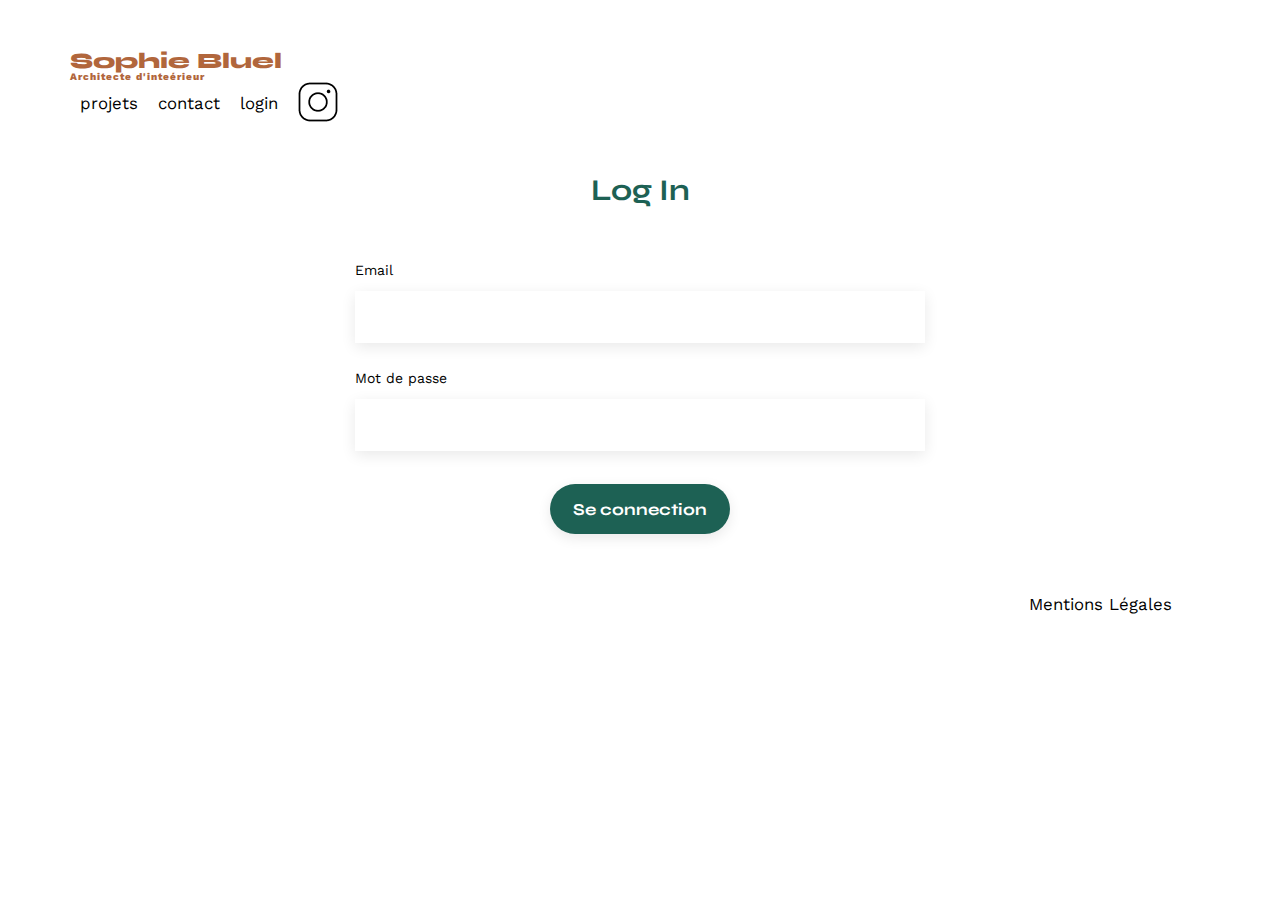
==== FrontEnd/login.html @ f22c9dd9 "ajout fonction deleteWork" ====
<!DOCTYPE html>
<html lang="en">
<head>
    <meta charset="UTF-8">
	<title>Sophie Bluel - Architecte d'intérieur - page de connexion</title>
	<meta name="viewport" content="width=device-width, initial-scale=1.0">
	<link rel="preconnect" href="https://fonts.googleapis.com">
	<link rel="preconnect" href="https://fonts.gstatic.com" crossorigin>
	<link href="https://fonts.googleapis.com/css2?family=Syne:wght@700;800&family=Work+Sans&display=swap" rel="stylesheet">
	<meta name="description" content="">
	<link rel="stylesheet" href="./assets/style.css">
	<script src="./login.js"></script>
</head>
<body>
    <header>
        <h1>Sophie Bluel <span>Architecte d'inteérieur</span></h1>
        <nav>
            <ul>
                <li>projets</li>
                <li>contact</li>
                <li>login</li>
                <li><img src="./assets/icons/instagram.png" alt="Instagram"></li>
            </ul>
        </nav>
    </header>
    <main>
        <section id="login">
            <h2>Log In</h2>
            <form action="#" method="post">
                <label for="email">Email</label>
                <input type="email" name="email" id="email" class="email">
                <label for="password">Mot de passe</label>
                <input type="password" name="password" id="password" class="password">
                <input type="submit" value="Se connection">
            </form>
        </section>
    </main>
    <footer>
        <nav>
            <ul>
                <li>Mentions Légales</li>
            </ul>
        </nav>
    </footer>    
</body>
</html>
---- FrontEnd/assets/style.css ----
/* http://meyerweb.com/eric/tools/css/reset/
   v2.0 | 20110126
   License: none (public domain)
*/

html, body, div, span, applet, object, iframe,
h1, h2, h3, h4, h5, h6, p, blockquote, pre,
a, abbr, acronym, address, big, cite, code,
del, dfn, em, img, ins, kbd, q, s, samp,
small, strike, strong, sub, sup, tt, var,
b, u, i, center,
dl, dt, dd, ol, ul, li,
fieldset, form, label, legend,
table, caption, tbody, tfoot, thead, tr, th, td,
article, aside, canvas, details, embed,
figure, figcaption, footer, header, hgroup,
menu, nav, output, ruby, section, summary,
time, mark, audio, video {
	margin: 0;
	padding: 0;
	border: 0;
	font-size: 100%;
	font: inherit;
	vertical-align: baseline;
}
/* HTML5 display-role reset for older browsers */
article, aside, details, figcaption, figure,
footer, header, hgroup, menu, nav, section {
	display: block;
}
body {
	line-height: 1;
}
ol, ul {
	list-style: none;
}
blockquote, q {
	quotes: none;
}
blockquote:before, blockquote:after,
q:before, q:after {
	content: '';
	content: none;
}
table {
	border-collapse: collapse;
	border-spacing: 0;
}
/** end reset css**/
body {
	max-width: 1140px;
	margin:auto;
	font-family: 'Work Sans' ;
	font-size: 14px;
}
header {
	margin: 50px 0
}
section {
	margin: 50px 0
}

h1{
	display: flex;
	flex-direction: column;
	font-family: 'Syne';
	font-size: 22px;
	font-weight: 800;
	color: #B1663C
}

h1 > span {
	font-family: 'Work Sans';
	font-size:10px;
	letter-spacing: 0.1em;
;
}

h2{
	font-family: 'Syne';
	font-weight: 700;
	font-size: 30px;
	color: #1D6154
}
nav ul {
	display: flex;
	align-items: center;
	list-style-type: none;

}
nav li {
	padding: 0 10px;
	font-size: 1.2em;
}
nav li a {
	text-decoration: none;
	color: black;
}
li:hover {
	color: #B1663C;
}
li a:hover {
	color: #B1663C;
}
#introduction {
	display: flex;
	align-items: center;
}
#introduction figure {
	flex: 1
}
#introduction img {
	display: block;
	margin: auto;
	width: 80%;
}

#introduction article {
	flex: 1
}
#introduction h2 {
	margin-bottom: 1em;
}

#introduction p {
	margin-bottom: 0.5em;
}
#portfolio h2 {
	text-align: center;
}
.gallery {
	width: 100%;
	display: grid;
	grid-template-columns: 1fr 1fr 1fr;
	grid-column-gap: 20px;
	grid-row-gap: 20px;
}

.gallery img {
	width: 100%;

}
#contact {
	width: 50%;
margin: auto;
}
#contact > * {
	text-align: center;

}
#contact h2{
	margin-bottom: 20px;
}
#contact form {
	text-align: left;
	margin-top:30px;
	display: flex;
	flex-direction: column;
}

#contact input {
	height: 50px;
	font-size: 1.2em;
	border: none;
	box-shadow: 0px 4px 14px rgba(0, 0, 0, 0.09);
}
#contact label {
	margin: 2em 0 1em 0;
}
#contact textarea {
	border: none;
	box-shadow: 0px 4px 14px rgba(0, 0, 0, 0.09);
}

input[type="submit"]{
	font-family: 'Syne';
	font-weight: 700;
	color: white;
	background-color: #1D6154;
	margin : 2em auto ;
	width: 180px;
	text-align: center;
	border-radius: 60px ;
}

footer nav ul {
	display: flex;
	justify-content: flex-end;
	margin: 2em
}

/* style pour formulaire de connexion */
#login {
	width: 50%;
margin: auto;
}
#login > * {
	text-align: center;

}
#login h2{
	margin-bottom: 20px;
}
#login form {
	text-align: left;
	margin-top:30px;
	display: flex;
	flex-direction: column;
}

#login input {
	height: 50px;
	font-size: 1.2em;
	border: none;
	box-shadow: 0px 4px 14px rgba(0, 0, 0, 0.09);
}
#login label {
	margin: 2em 0 1em 0;
}
#login textarea {
	border: none;
	box-shadow: 0px 4px 14px rgba(0, 0, 0, 0.09);
}
/* style pour le mode édition */
.flex-edition {
	display: flex;
	flex-direction: row;
	align-items: center;
	gap: 10px;
	margin-top: -50px;
	justify-content: center;
	background-color: black;
	padding: 10px;
	margin-bottom: 10px;
}
.flex-edition-caption {
	display: flex;
	flex-direction: row;
	gap: 10px;
	margin-top: -35px;
	justify-content: center;
	padding: 10px;
	margin-bottom: 10px;
	color: black;
}
.flex-edition-project {
	display: flex;
	justify-content: center;
	align-items: center;
	gap: 15px;
}
.flex-modification {
	display: flex;
	align-items: center;
	padding: 10px;
	gap: 10px;
}
.flex-edition i {
	color: white;
}
.flex-edition p {
	color: white;
}
.flex-edition input {
	padding: 10px;
	border-radius: 30px;
	background-color: white;
	border: none;
	font-weight: bold;
	width: 19%;
}
.flex-header {
	display: flex;
	flex-direction: column;
}
.flex-nav {
	display: flex;
	flex-direction: row;
	align-items: center;
	justify-content: space-between;
}
.img-width {
	width: 474px;
}
.position-intro {
	position: relative;
}
.position-caption {
	position: absolute;
	top: 320px;
	right: 335px;
}
/* style pour la modale */
.modal {
    display: none;
    position: fixed;
    top: 0;
    left: 0;
    width: 100%;
    height: 100%;
    background-color: rgba(0, 0, 0, 0.7);
}
.openModal {
	border: none;
	background-color: white;
	cursor: pointer;
}
.modal-content {
    background-color: white;
    margin: 7% auto;
    padding: 20px;
    border: 1px solid #888;
    max-width: 400px;
    text-align: center;
	position: relative;
}
.modal-content h3{
	font-size: 24px;
}
.modal-submit {
	display: flex;
	flex-direction: column;
	align-items: center;
}
.modal-submit a{
	color: red;
	text-decoration: none;
}
.close-btn {
	position: absolute;
	top: 5px;
	left: 410px;
	font-size: 20px;
	border: none;
	background-color: white;
	cursor: pointer;
}
.modal-gallery {
	display: flex;
	flex-wrap: wrap;
	gap: 10px
}
.modal-gallery img {
	width: 75px;
}
.modal-flex {
	display: flex;
	flex-direction: column;
	flex-wrap: wrap;
	position: relative;
}
.icon-flex {
	position: absolute;
	right: 5px;
	top: 5px;
}
.icon-flex i {
	background-color: black;
	color: white;
	padding: 2px;
	font-size: 11px;
	border-radius: 2px;
}
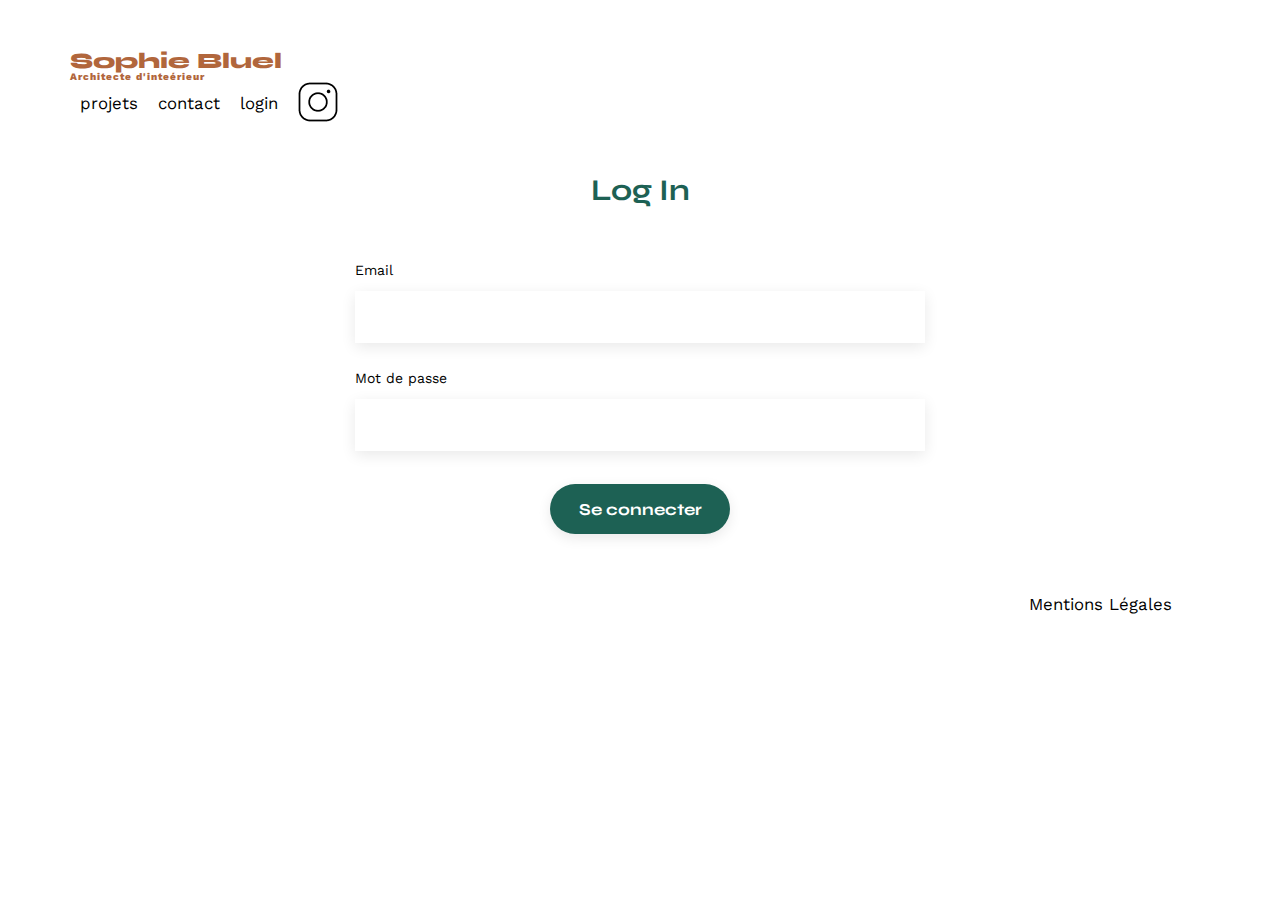
==== commit 4bdd83b4: "ajout inner modal" ====
--- a/FrontEnd/login.html
+++ b/FrontEnd/login.html
@@ -31,7 +31,7 @@
                 <input type="email" name="email" id="email" class="email">
                 <label for="password">Mot de passe</label>
                 <input type="password" name="password" id="password" class="password">
-                <input type="submit" value="Se connection">
+                <input type="submit" value="Se connecter">
             </form>
         </section>
     </main>
--- a/FrontEnd/assets/style.css
+++ b/FrontEnd/assets/style.css
@@ -106,6 +106,9 @@
 	display: flex;
 	align-items: center;
 }
+.intro-logo {
+	display: none;
+}
 #introduction figure {
 	flex: 1
 }
@@ -114,7 +117,6 @@
 	margin: auto;
 	width: 80%;
 }
-
 #introduction article {
 	flex: 1
 }
@@ -198,6 +200,9 @@
 	text-align: center;
 
 }
+#logout-link {
+	display: none;
+}
 #login h2{
 	margin-bottom: 20px;
 }
@@ -222,6 +227,7 @@
 	box-shadow: 0px 4px 14px rgba(0, 0, 0, 0.09);
 }
 /* style pour le mode édition */
+
 .flex-edition {
 	display: flex;
 	flex-direction: row;
@@ -253,7 +259,6 @@
 	display: flex;
 	align-items: center;
 	padding: 10px;
-	gap: 10px;
 }
 .flex-edition i {
 	color: white;
@@ -278,6 +283,9 @@
 	flex-direction: row;
 	align-items: center;
 	justify-content: space-between;
+}
+.edition-mod {
+	display: none;
 }
 .img-width {
 	width: 474px;
@@ -360,4 +368,99 @@
 	padding: 2px;
 	font-size: 11px;
 	border-radius: 2px;
-}+}
+
+
+.inner-modal-form {
+	display: none;
+	position: fixed;
+	left: 600px;
+	height: 20%;
+	width: 20%;
+	padding: 40px 40px 175px;
+	background-color: white;
+	.ajout-photo {
+		width: 100%;
+		height: 169px;
+		background-color: #E8F1F6;
+		border-radius: 3px;
+		display: flex;
+		flex-direction: column;
+		justify-content: center;
+		align-items: center;
+		.image-logo {
+			width: 58px;
+			height: 58px;
+			color: #B9C5CC;
+			margin: 28px 0 19px;
+		}
+		.input-file {
+			background-color: #CBD6DC;
+			color: #306685;
+			border-radius: 50px;
+			padding: 10px 33px;
+			width: 173px;
+			height: 36px;
+			border: none;
+			margin-bottom: 7px;
+			cursor: pointer;
+		}
+		#file {
+			display: none;
+		}
+
+		.ajout-photo-text{
+			color: #444444;
+			padding: 0;
+			margin-bottom: 19px;
+		}
+		.uploaded-img {
+			padding-bottom: 10px;
+			width: 129px;
+			height: 169px;
+			object-fit: cover;
+		}
+		.file-too-big {
+			display: none;
+			padding-bottom: 25px;
+			margin-bottom: 10px;
+		}
+	}
+	.inner-modal-form-inputs {
+		display: flex;
+		flex-direction: column;
+		padding: 30px 0 47px;
+		border-bottom: solid 1px #B3B3B3;
+		label {
+			text-align: initial;
+			margin-bottom: 10px;
+		}
+		input {
+			width: 100%;
+		}
+		.input-categorie {
+			margin-top: 20px;
+		}
+		#category {
+			width: 424px;
+			height: 52px;
+			font-size: 1.2em;
+			border: none;
+			box-shadow: 0px 4px 14px rgba(0, 0, 0, 0.09);
+			-webkit-appearance: none;
+			-moz-appearance: none;
+			appearance: none;
+			background: url('https://encrypted-tbn0.gstatic.com/images?q=tbn:ANd9GcRuJeEpIJXCso4miG5k7xuvGE-2RcfXriKHfw&usqp=CAU');
+			background-repeat: no-repeat;
+			background-size: 20px;
+			background-position: right 15px top 24px;
+			padding: 15px;
+		}
+	}
+}
+.modal-submit {
+	background-color: #A7A7A7;
+	color: white;
+	height: 36px;
+}
+    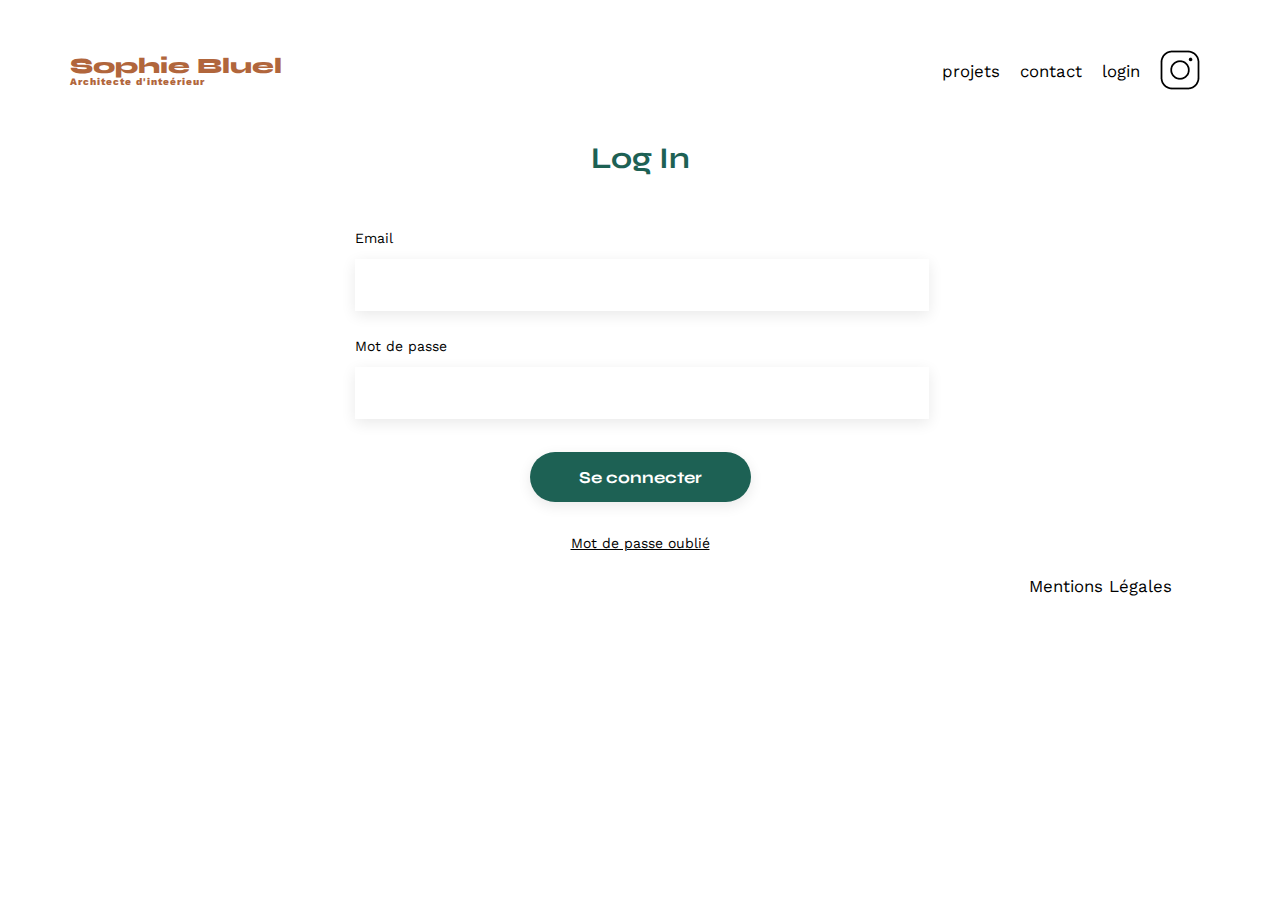
==== commit 920270cb: "correction style" ====
--- a/FrontEnd/login.html
+++ b/FrontEnd/login.html
@@ -11,8 +11,8 @@
 	<link rel="stylesheet" href="./assets/style.css">
 	<script src="./login.js"></script>
 </head>
-<body>
-    <header>
+<body class="login-body">
+    <header class="login-header">
         <h1>Sophie Bluel <span>Architecte d'inteérieur</span></h1>
         <nav>
             <ul>
@@ -32,6 +32,7 @@
                 <label for="password">Mot de passe</label>
                 <input type="password" name="password" id="password" class="password">
                 <input type="submit" value="Se connecter">
+                <a href="#" class="forget-password">Mot de passe oublié</a>
             </form>
         </section>
     </main>
--- a/FrontEnd/assets/style.css
+++ b/FrontEnd/assets/style.css
@@ -24,6 +24,12 @@
 	vertical-align: baseline;
 }
 /* HTML5 display-role reset for older browsers */
+modal figcaption {
+	display: block;
+    text-align: start;
+    margin-top: 2px;
+}
+
 article, aside, details, figcaption, figure,
 footer, header, hgroup, menu, nav, section {
 	display: block;
@@ -105,6 +111,7 @@
 #introduction {
 	display: flex;
 	align-items: center;
+	padding: 17px 0px 50px 16px
 }
 .intro-logo {
 	display: none;
@@ -115,10 +122,11 @@
 #introduction img {
 	display: block;
 	margin: auto;
-	width: 80%;
+	width: 474px;
 }
 #introduction article {
-	flex: 1
+	flex: 1;
+	margin: 0px 254px 0px 80px
 }
 #introduction h2 {
 	margin-bottom: 1em;
@@ -129,6 +137,10 @@
 }
 #portfolio h2 {
 	text-align: center;
+}
+.categories {	
+    width: 100%;
+    text-align: center;
 }
 .gallery {
 	width: 100%;
@@ -174,15 +186,24 @@
 	box-shadow: 0px 4px 14px rgba(0, 0, 0, 0.09);
 }
 
+.categories input {
+	height: 50px;
+    font-size: 1.2em;
+    border: none;
+    box-shadow: 0px 4px 14px rgba(0, 0, 0, 0.09);
+}
+
 input[type="submit"]{
 	font-family: 'Syne';
-	font-weight: 700;
-	color: white;
-	background-color: #1D6154;
-	margin : 2em auto ;
-	width: 180px;
-	text-align: center;
-	border-radius: 60px ;
+    font-weight: 700;
+    color: white;
+    background-color: #1D6154;
+    margin: 2em auto;
+    width: 221px;
+    text-align: center;
+    border-radius: 60px;
+    padding: 10px 20px;
+    border: none;
 }
 
 footer nav ul {
@@ -192,6 +213,17 @@
 }
 
 /* style pour formulaire de connexion */
+.login-body .login-header main {
+	background-color: #FFFEF8;
+}
+.login-body p, li, label{
+	font-family: 'Work Sans';
+}
+.login-header {
+	display: flex;
+	align-items: center;
+	justify-content: space-between;
+}
 #login {
 	width: 50%;
 margin: auto;
@@ -226,8 +258,13 @@
 	border: none;
 	box-shadow: 0px 4px 14px rgba(0, 0, 0, 0.09);
 }
+
+.forget-password {
+	text-align: center;
+	color: black;
+}
+
 /* style pour le mode édition */
-
 .flex-edition {
 	display: flex;
 	flex-direction: row;
@@ -242,7 +279,7 @@
 .flex-edition-caption {
 	display: flex;
 	flex-direction: row;
-	gap: 10px;
+	gap: 0px;
 	margin-top: -35px;
 	justify-content: center;
 	padding: 10px;
@@ -254,6 +291,7 @@
 	justify-content: center;
 	align-items: center;
 	gap: 15px;
+	margin: 0px 0px 20px;
 }
 .flex-modification {
 	display: flex;
@@ -295,8 +333,8 @@
 }
 .position-caption {
 	position: absolute;
-	top: 320px;
-	right: 335px;
+	top: 386px;
+	right: 392px;
 }
 /* style pour la modale */
 .modal {
@@ -308,27 +346,36 @@
     height: 100%;
     background-color: rgba(0, 0, 0, 0.7);
 }
+.modal figcaption {
+    text-align: start;
+    margin-top: 2px;
+}
 .openModal {
 	border: none;
 	background-color: white;
 	cursor: pointer;
 }
 .modal-content {
-    background-color: white;
+	background-color: white;
     margin: 7% auto;
-    padding: 20px;
+    padding: 40px;
     border: 1px solid #888;
-    max-width: 400px;
+    border-radius: 10px;
+    max-width: 630px;
     text-align: center;
-	position: relative;
+    position: relative;
+    height: 735px;
 }
 .modal-content h3{
-	font-size: 24px;
+	font-size: 26px;
+	padding: 15px 0px 35px;
 }
 .modal-submit {
 	display: flex;
 	flex-direction: column;
 	align-items: center;
+    color: white;
+    margin: 5px 35px 35px;
 }
 .modal-submit a{
 	color: red;
@@ -336,131 +383,155 @@
 }
 .close-btn {
 	position: absolute;
-	top: 5px;
-	left: 410px;
-	font-size: 20px;
-	border: none;
-	background-color: white;
-	cursor: pointer;
+    top: 20px;
+    right: 20px;
+    cursor: pointer;
 }
 .modal-gallery {
 	display: flex;
-	flex-wrap: wrap;
-	gap: 10px
-}
-.modal-gallery img {
-	width: 75px;
+    flex-wrap: wrap;
+    gap: 15px;
+    margin: 0px 80px 0px 100px;
+    justify-content: flex-start;
+    border-bottom: 1px solid #B3B3B3;
+    padding: 40px;
+}
+
+.modal-gallery-size {
+	width: 76px;
+	height: 113px;
+}
+#moveIcon {
+	width: 17px;
+	height: 17px;
 }
 .modal-flex {
 	display: flex;
 	flex-direction: column;
 	flex-wrap: wrap;
 	position: relative;
+}
+.deleteGallery {
+	color: red;
 }
 .icon-flex {
 	position: absolute;
 	right: 5px;
 	top: 5px;
 }
-.icon-flex i {
-	background-color: black;
-	color: white;
-	padding: 2px;
-	font-size: 11px;
-	border-radius: 2px;
-}
-
-
+.move-icon {
+	width: 17px;
+	height: 17px;
+}
+.inner-modal-content {
+	background-color: white;
+    margin: 7% auto;
+    padding: 40px;
+    border: 1px solid #888;
+    border-radius: 10px;
+    max-width: 630px;
+    text-align: center;
+    position: relative;
+    height: 735px;
+}
+.inner-modal-content h3 {	
+	font-size: 26px;
+	padding: 15px 0px 35px;
+}
+.return-btn {
+	position: absolute;
+    top: 20px;
+    left: 20px;
+    cursor: pointer;
+}	
 .inner-modal-form {
 	display: none;
 	position: fixed;
-	left: 600px;
-	height: 20%;
-	width: 20%;
-	padding: 40px 40px 175px;
-	background-color: white;
-	.ajout-photo {
-		width: 100%;
-		height: 169px;
-		background-color: #E8F1F6;
-		border-radius: 3px;
-		display: flex;
-		flex-direction: column;
-		justify-content: center;
-		align-items: center;
-		.image-logo {
-			width: 58px;
-			height: 58px;
-			color: #B9C5CC;
-			margin: 28px 0 19px;
-		}
-		.input-file {
-			background-color: #CBD6DC;
-			color: #306685;
-			border-radius: 50px;
-			padding: 10px 33px;
-			width: 173px;
-			height: 36px;
-			border: none;
-			margin-bottom: 7px;
-			cursor: pointer;
-		}
-		#file {
-			display: none;
-		}
-
-		.ajout-photo-text{
-			color: #444444;
-			padding: 0;
-			margin-bottom: 19px;
-		}
-		.uploaded-img {
-			padding-bottom: 10px;
-			width: 129px;
-			height: 169px;
-			object-fit: cover;
-		}
-		.file-too-big {
-			display: none;
-			padding-bottom: 25px;
-			margin-bottom: 10px;
-		}
-	}
-	.inner-modal-form-inputs {
-		display: flex;
-		flex-direction: column;
-		padding: 30px 0 47px;
-		border-bottom: solid 1px #B3B3B3;
-		label {
-			text-align: initial;
-			margin-bottom: 10px;
-		}
-		input {
-			width: 100%;
-		}
-		.input-categorie {
-			margin-top: 20px;
-		}
-		#category {
-			width: 424px;
-			height: 52px;
-			font-size: 1.2em;
-			border: none;
-			box-shadow: 0px 4px 14px rgba(0, 0, 0, 0.09);
-			-webkit-appearance: none;
-			-moz-appearance: none;
-			appearance: none;
-			background: url('https://encrypted-tbn0.gstatic.com/images?q=tbn:ANd9GcRuJeEpIJXCso4miG5k7xuvGE-2RcfXriKHfw&usqp=CAU');
-			background-repeat: no-repeat;
-			background-size: 20px;
-			background-position: right 15px top 24px;
-			padding: 15px;
-		}
-	}
-}
-.modal-submit {
-	background-color: #A7A7A7;
-	color: white;
+    top: 0;
+    left: 0;
+    width: 100%;
+    height: 100%;
+    background-color: rgba(0, 0, 0, 0.7);
+}
+.ajout-photo {
+	width: 100%;
+	height: 169px;
+	background-color: #E8F1F6;
+	border-radius: 3px;
+	display: flex;
+	flex-direction: column;
+	justify-content: center;
+	align-items: center;
+}
+.image-logo {
+	width: 58px;
+	height: 58px;
+	color: #B9C5CC;
+	margin: 28px 0 19px;
+}
+.input-file {
+	background-color: #CBD6DC;
+	color: #306685;
+	border-radius: 50px;
+	padding: 10px 33px;
+	width: 173px;
 	height: 36px;
-}
-    +	border: none;
+	margin-bottom: 7px;
+	cursor: pointer;
+}
+#file {
+	display: none;
+}
+
+.ajout-photo-text{
+	color: #444444;
+	padding: 0;
+	margin-bottom: 19px;
+}
+.uploaded-img {
+	padding-bottom: 10px;
+	width: 129px;
+	height: 169px;
+	object-fit: cover;
+}
+.file-too-big {
+	display: none;
+	padding-bottom: 25px;
+	margin-bottom: 10px;
+}
+
+.inner-modal-form-inputs {
+display: flex;
+flex-direction: column;
+padding: 30px 0 47px;
+border-bottom: solid 1px #B3B3B3;
+}
+label {
+	text-align: initial;
+	margin-bottom: 10px;
+}
+input {
+	width: 100%;			
+	height: 50px;
+	font-size: 1.2em;
+	border: none;
+	box-shadow: 0px 4px 14px rgba(0, 0, 0, 0.09)
+}
+input #title {
+	height: 50px;
+	font-size: 1.2em;
+	border: none;
+	box-shadow: 0px 4px 14px rgba(0, 0, 0, 0.09);
+}
+
+.input-categorie {
+	margin-top: 20px;
+}
+
+.input-categorie-style{
+height: 50px;
+font-size: 1.2em;
+border: none;
+box-shadow: 0px 4px 14px rgba(0, 0, 0, 0.09);
+}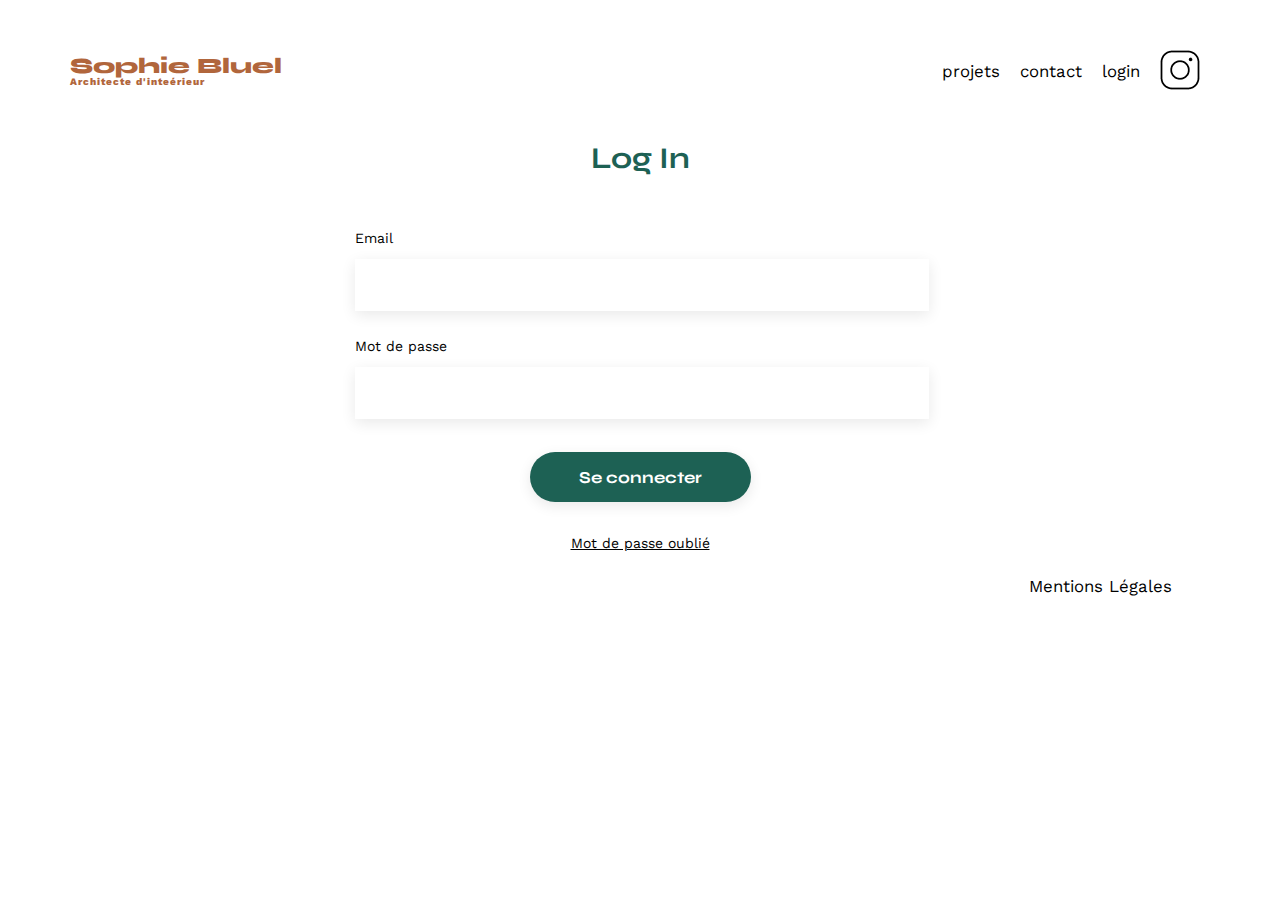
==== commit 3147a775: "ajout msg d'erreur dans le DOM en cas d'email ou mdp invalide" ====
--- a/FrontEnd/login.html
+++ b/FrontEnd/login.html
@@ -27,6 +27,7 @@
         <section id="login">
             <h2>Log In</h2>
             <form action="#" method="post">
+                <p class="error-message">Email ou mot de passe incorrect</p>
                 <label for="email">Email</label>
                 <input type="email" name="email" id="email" class="email">
                 <label for="password">Mot de passe</label>
--- a/FrontEnd/assets/style.css
+++ b/FrontEnd/assets/style.css
@@ -81,7 +81,9 @@
 	letter-spacing: 0.1em;
 ;
 }
-
+.hiddenTitle{
+	display: none;
+}
 h2{
 	font-family: 'Syne';
 	font-weight: 700;
@@ -97,6 +99,7 @@
 nav li {
 	padding: 0 10px;
 	font-size: 1.2em;
+	cursor: pointer;
 }
 nav li a {
 	text-decoration: none;
@@ -117,7 +120,7 @@
 	display: none;
 }
 #introduction figure {
-	flex: 1
+	flex: 1;
 }
 #introduction img {
 	display: block;
@@ -126,7 +129,7 @@
 }
 #introduction article {
 	flex: 1;
-	margin: 0px 254px 0px 80px
+	margin: 0px 105px 0px 0px;
 }
 #introduction h2 {
 	margin-bottom: 1em;
@@ -191,6 +194,19 @@
     font-size: 1.2em;
     border: none;
     box-shadow: 0px 4px 14px rgba(0, 0, 0, 0.09);
+}
+
+.filter{
+	background-color: white!important;	
+	color: #1d6154!important;
+	border: 1px solid #1D6154!important;
+	cursor: pointer;
+}
+
+.filter:hover{
+	background-color: #1d6154!important;	
+	color: white!important;
+	border: none!important;
 }
 
 input[type="submit"]{
@@ -204,6 +220,7 @@
     border-radius: 60px;
     padding: 10px 20px;
     border: none;
+	cursor: pointer;
 }
 
 footer nav ul {
@@ -213,6 +230,12 @@
 }
 
 /* style pour formulaire de connexion */
+.error-message {
+	color: red;
+	text-align: center;
+	font-size: large;
+	display: none;
+}
 .login-body .login-header main {
 	background-color: #FFFEF8;
 }
@@ -364,7 +387,7 @@
     max-width: 630px;
     text-align: center;
     position: relative;
-    height: 735px;
+    max-height: 840px;
 }
 .modal-content h3{
 	font-size: 26px;
@@ -387,6 +410,9 @@
     right: 20px;
     cursor: pointer;
 }
+.trash-icon{
+	cursor: pointer;
+}
 .modal-gallery {
 	display: flex;
     flex-wrap: wrap;
@@ -394,8 +420,19 @@
     margin: 0px 80px 0px 100px;
     justify-content: flex-start;
     border-bottom: 1px solid #B3B3B3;
-    padding: 40px;
-}
+    padding: 40px 4px;
+	max-height: 450px;
+	overflow-y: scroll;
+}
+.modal-gallery::-webkit-scrollbar {
+	width: 0.1em;
+	background-color: transparent;
+}
+
+.modal-gallery::-webkit-scrollbar-thumb {
+	background-color: transparent;
+}
+
 
 .modal-gallery-size {
 	width: 76px;
@@ -404,6 +441,14 @@
 #moveIcon {
 	width: 17px;
 	height: 17px;
+	position: absolute;
+    right: 20px;
+}
+.hidden-icon {
+	display: none;
+}
+.modal-flex:hover .move-icon {
+display: block;
 }
 .modal-flex {
 	display: flex;
@@ -413,6 +458,7 @@
 }
 .deleteGallery {
 	color: red;
+	cursor: pointer;
 }
 .icon-flex {
 	position: absolute;
